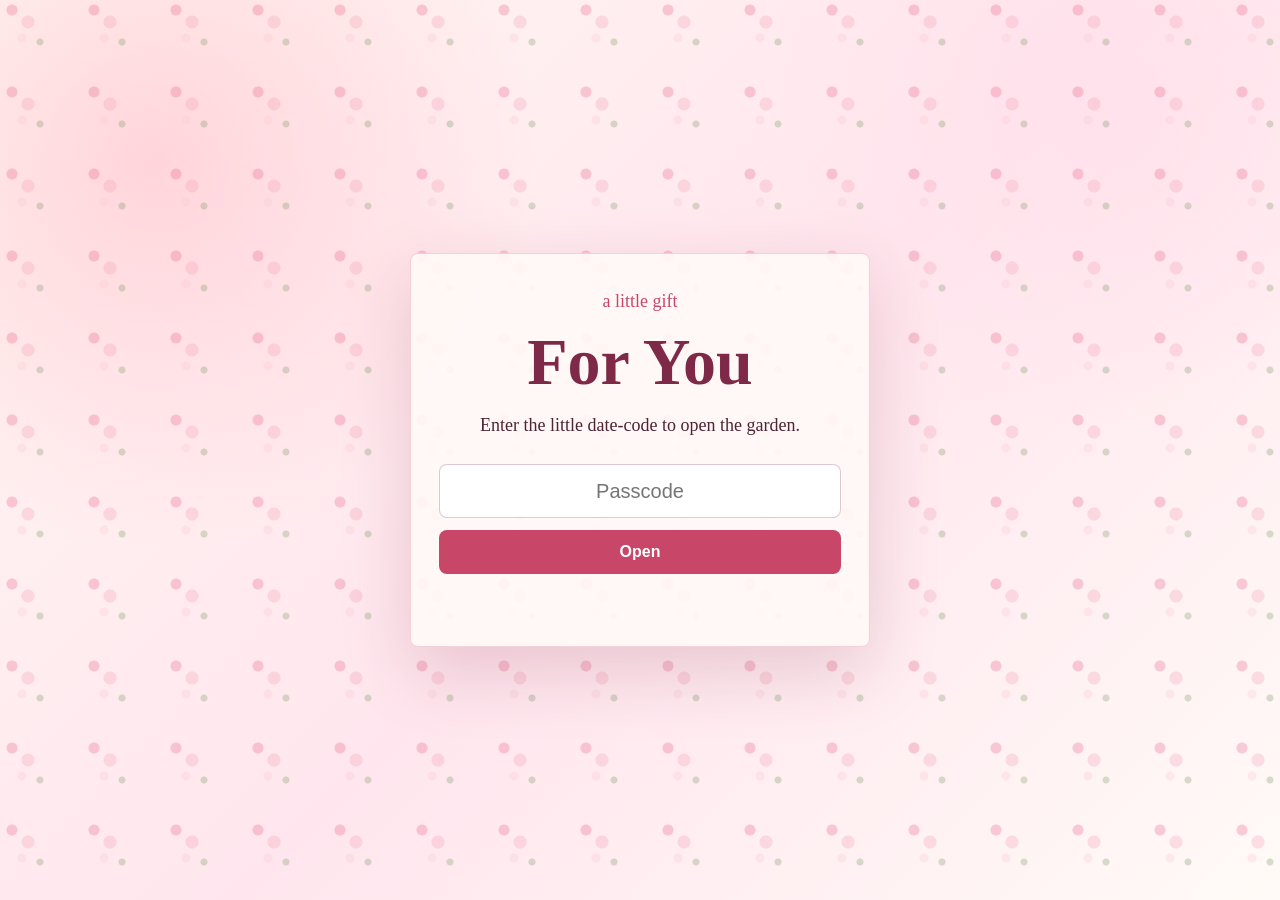
==== index.html @ 721381ac "Add files via upload" ====
<!doctype html>
<html lang="en">
<head>
  <meta charset="utf-8">
  <meta name="viewport" content="width=device-width, initial-scale=1">
  <title>Passcode</title>
  <link rel="stylesheet" href="style.css">
</head>
<body>
  <main class="screen">
    <section class="gate" aria-labelledby="gate-title">
      <p class="flower-line">a little gift</p>
      <h1 id="gate-title">For You</h1>
      <p>Enter the little date-code to open the garden.</p>

      <form id="passcode-form">
        <label for="passcode" class="sr-only">Passcode</label>
        <input id="passcode" name="passcode" inputmode="numeric" autocomplete="off" placeholder="Passcode" required>
        <button type="submit">Open</button>
        <p class="error" id="error" aria-live="polite"></p>
      </form>
    </section>
  </main>

  <script>
    const passcode = "23012023";
    const form = document.querySelector("#passcode-form");
    const input = document.querySelector("#passcode");
    const error = document.querySelector("#error");

    form.addEventListener("submit", (event) => {
      event.preventDefault();

      if (input.value.trim() === passcode) {
        window.location.href = "dashboard.html";
        return;
      }

      error.textContent = "Wrong passcode. Try again my love.";
      input.select();
    });
  </script>
</body>
</html>
---- style.css ----
:root {
  --ink: #4d2434;
  --rose: #c84668;
  --wine: #7d2947;
  --petal: #fff1f5;
  --cream: #fffaf7;
  --leaf: #4f7a58;
  --gold: #d7a64a;
}

* {
  box-sizing: border-box;
}

body {
  margin: 0;
  min-height: 100vh;
  color: var(--ink);
  font-family: Georgia, "Times New Roman", serif;
  background:
    radial-gradient(circle at 12% 18%, rgba(255, 191, 204, 0.58), transparent 24rem),
    radial-gradient(circle at 86% 12%, rgba(255, 224, 235, 0.8), transparent 20rem),
    linear-gradient(135deg, #fff8f2 0%, #ffe6ee 52%, #fffaf7 100%);
}

body::before {
  content: "";
  position: fixed;
  inset: 0;
  pointer-events: none;
  opacity: 0.32;
  background-image:
    radial-gradient(circle at 12px 10px, #e86f8e 0 5px, transparent 6px),
    radial-gradient(circle at 28px 22px, #f3a6b9 0 6px, transparent 7px),
    radial-gradient(circle at 22px 38px, #f7c9d3 0 4px, transparent 5px),
    radial-gradient(circle at 40px 42px, #7fa06c 0 3px, transparent 4px);
  background-size: 82px 82px;
}

a {
  color: inherit;
}

.sr-only {
  position: absolute;
  width: 1px;
  height: 1px;
  overflow: hidden;
  clip: rect(0, 0, 0, 0);
}

.screen {
  position: relative;
  z-index: 1;
  min-height: 100vh;
  display: grid;
  place-items: center;
  padding: 32px 18px;
}

.gate,
.dashboard {
  width: min(920px, 100%);
  border: 1px solid rgba(200, 70, 104, 0.22);
  border-radius: 8px;
  background: rgba(255, 250, 247, 0.9);
  box-shadow: 0 24px 70px rgba(125, 41, 71, 0.18);
  overflow: hidden;
}

.gate {
  max-width: 460px;
  padding: 34px 28px;
  text-align: center;
}

.flower-line {
  margin: 0 0 14px;
  color: var(--rose);
  font-size: 24px;
  letter-spacing: 0;
}

h1 {
  margin: 0;
  color: var(--wine);
  font-size: clamp(34px, 8vw, 66px);
  line-height: 0.98;
  letter-spacing: 0;
}

.gate p,
.hero p,
.note p {
  font-size: 18px;
  line-height: 1.55;
}

form {
  display: grid;
  gap: 12px;
  margin-top: 24px;
}

input {
  width: 100%;
  border: 1px solid rgba(125, 41, 71, 0.25);
  border-radius: 8px;
  padding: 14px 16px;
  color: var(--ink);
  font: 20px/1.2 Arial, sans-serif;
  text-align: center;
  background: #fff;
}

button {
  border: 0;
  border-radius: 8px;
  padding: 14px 18px;
  color: #fff;
  font: 700 16px/1 Arial, sans-serif;
  background: var(--rose);
  cursor: pointer;
}

button:hover,
button:focus-visible {
  background: var(--wine);
}

.error {
  min-height: 22px;
  margin: 4px 0 0;
  color: #a32742;
  font: 14px/1.4 Arial, sans-serif;
}

.dashboard {
  display: grid;
}

.hero {
  min-height: 420px;
  display: grid;
  align-content: end;
  padding: clamp(28px, 6vw, 62px);
  color: #fff;
  background:
    linear-gradient(to top, rgba(77, 36, 52, 0.86), rgba(77, 36, 52, 0.12)),
    url("https://images.unsplash.com/photo-1526047932273-341f2a7631f9?auto=format&fit=crop&w=1600&q=80") center/cover;
}

.hero h1 {
  max-width: 760px;
  color: #fff;
  text-shadow: 0 2px 22px rgba(77, 36, 52, 0.55);
}

.hero p {
  max-width: 650px;
  margin: 18px 0 0;
}

.content {
  display: grid;
  gap: 18px;
  padding: clamp(22px, 5vw, 46px);
}

.tiles {
  display: grid;
  grid-template-columns: repeat(3, minmax(0, 1fr));
  gap: 14px;
}

.tile,
.note {
  border: 1px solid rgba(200, 70, 104, 0.18);
  border-radius: 8px;
  padding: 18px;
  background: #fff;
}

.tile strong {
  display: block;
  margin-bottom: 8px;
  color: var(--rose);
  font: 700 15px/1 Arial, sans-serif;
  text-transform: uppercase;
}

.tile span,
.note p {
  margin: 0;
}

@media (max-width: 720px) {
  .tiles {
    grid-template-columns: 1fr;
  }

  .hero {
    min-height: 360px;
  }
}
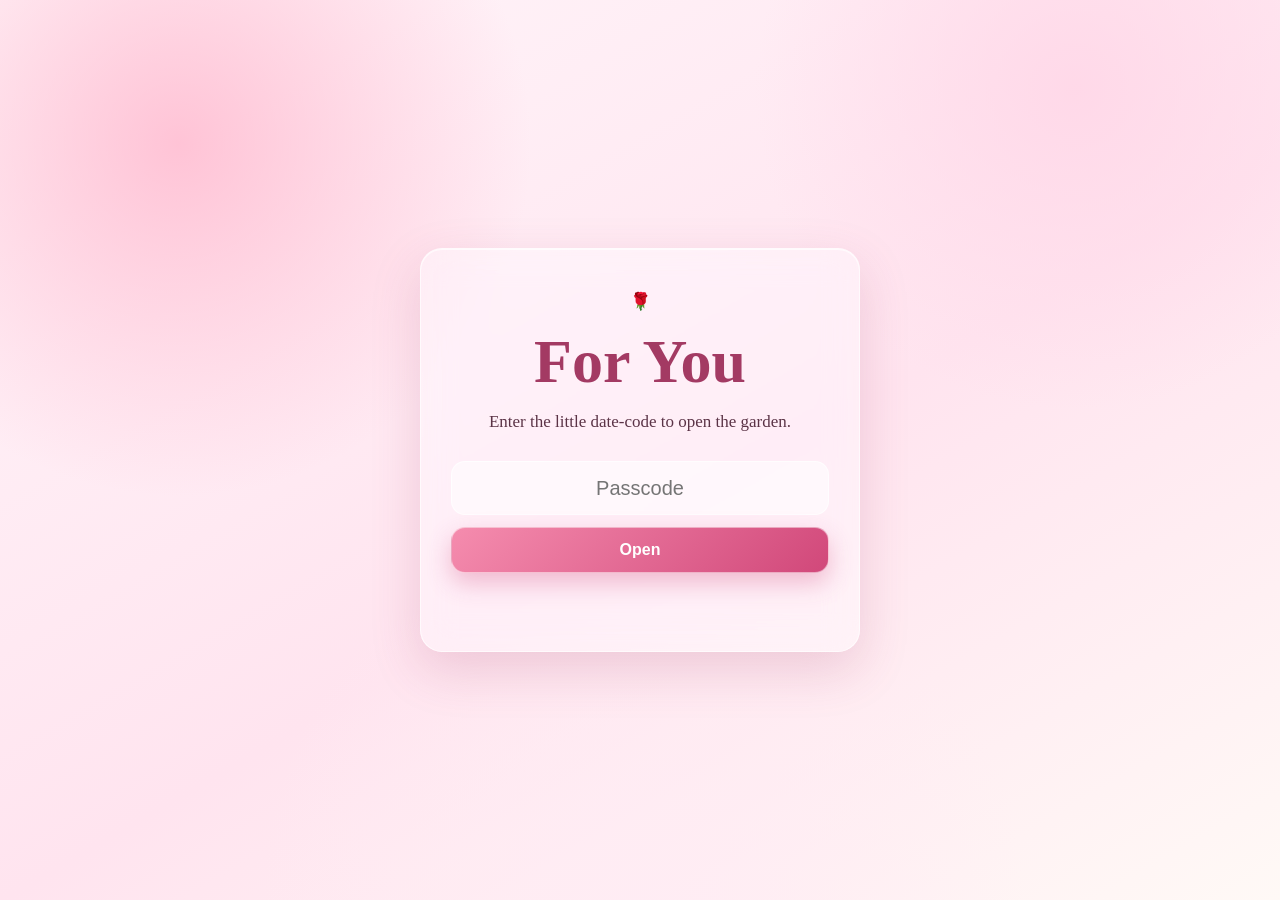
==== commit 7f2611ef: "Change UI style to glass like finish." ====
--- a/index.html
+++ b/index.html
@@ -9,7 +9,7 @@
 <body>
   <main class="screen">
     <section class="gate" aria-labelledby="gate-title">
-      <p class="flower-line">a little gift</p>
+      <p class="flower-line" aria-label="a little gift">&#127801;</p>
       <h1 id="gate-title">For You</h1>
       <p>Enter the little date-code to open the garden.</p>
 
--- a/style.css
+++ b/style.css
@@ -1,11 +1,11 @@
 :root {
-  --ink: #4d2434;
-  --rose: #c84668;
-  --wine: #7d2947;
-  --petal: #fff1f5;
-  --cream: #fffaf7;
-  --leaf: #4f7a58;
-  --gold: #d7a64a;
+  --ink: #5b3346;
+  --rose: #e56f95;
+  --wine: #a33a63;
+  --petal: #ffd7e4;
+  --glass: rgba(255, 255, 255, 0.42);
+  --glass-line: rgba(255, 255, 255, 0.66);
+  --glass-shadow: 0 18px 50px rgba(163, 58, 99, 0.18);
 }
 
 * {
@@ -18,23 +18,11 @@
   color: var(--ink);
   font-family: Georgia, "Times New Roman", serif;
   background:
-    radial-gradient(circle at 12% 18%, rgba(255, 191, 204, 0.58), transparent 24rem),
-    radial-gradient(circle at 86% 12%, rgba(255, 224, 235, 0.8), transparent 20rem),
-    linear-gradient(135deg, #fff8f2 0%, #ffe6ee 52%, #fffaf7 100%);
-}
-
-body::before {
-  content: "";
-  position: fixed;
-  inset: 0;
-  pointer-events: none;
-  opacity: 0.32;
-  background-image:
-    radial-gradient(circle at 12px 10px, #e86f8e 0 5px, transparent 6px),
-    radial-gradient(circle at 28px 22px, #f3a6b9 0 6px, transparent 7px),
-    radial-gradient(circle at 22px 38px, #f7c9d3 0 4px, transparent 5px),
-    radial-gradient(circle at 40px 42px, #7fa06c 0 3px, transparent 4px);
-  background-size: 82px 82px;
+    radial-gradient(circle at 14% 16%, rgba(255, 176, 200, 0.7), transparent 22rem),
+    radial-gradient(circle at 84% 10%, rgba(255, 214, 231, 0.85), transparent 20rem),
+    radial-gradient(circle at 50% 100%, rgba(255, 236, 244, 0.9), transparent 24rem),
+    linear-gradient(150deg, #fff6fa 0%, #ffe4ef 55%, #fff9f6 100%);
+  background-attachment: fixed;
 }
 
 a {
@@ -46,7 +34,7 @@
   width: 1px;
   height: 1px;
   overflow: hidden;
-  clip: rect(0, 0, 0, 0);
+  clip-path: inset(50%);
 }
 
 .screen {
@@ -58,74 +46,134 @@
   padding: 32px 18px;
 }
 
+/* Drifting petals — 3 elements, transform/opacity only */
+.screen::before,
+.screen::after {
+  content: "\1F338";
+  position: fixed;
+  top: -8vh;
+  font-size: 26px;
+  opacity: 0.55;
+  pointer-events: none;
+  animation: drift 16s linear infinite;
+}
+
+.screen::before {
+  left: 16%;
+}
+
+.screen::after {
+  left: 78%;
+  font-size: 20px;
+  animation-duration: 21s;
+  animation-delay: -7s;
+}
+
+@keyframes drift {
+  from {
+    transform: translate3d(0, -10vh, 0) rotate(0deg);
+  }
+
+  to {
+    transform: translate3d(40px, 110vh, 0) rotate(240deg);
+  }
+}
+
 .gate,
 .dashboard {
   width: min(920px, 100%);
-  border: 1px solid rgba(200, 70, 104, 0.22);
-  border-radius: 8px;
-  background: rgba(255, 250, 247, 0.9);
-  box-shadow: 0 24px 70px rgba(125, 41, 71, 0.18);
+  border: 1px solid var(--glass-line);
+  border-radius: 22px;
+  background: var(--glass);
+  backdrop-filter: blur(16px) saturate(150%);
+  -webkit-backdrop-filter: blur(16px) saturate(150%);
+  box-shadow: var(--glass-shadow), inset 0 1px 0 rgba(255, 255, 255, 0.7);
   overflow: hidden;
 }
 
 .gate {
-  max-width: 460px;
-  padding: 34px 28px;
+  max-width: 440px;
+  padding: 40px 30px;
   text-align: center;
 }
 
 .flower-line {
+  display: inline-block;
   margin: 0 0 14px;
   color: var(--rose);
-  font-size: 24px;
-  letter-spacing: 0;
+  font-size: 40px;
+  transform-origin: 50% 90%;
+  animation: sway 4s ease-in-out infinite;
+}
+
+@keyframes sway {
+
+  0%,
+  100% {
+    transform: rotate(-6deg) scale(1);
+  }
+
+  50% {
+    transform: rotate(6deg) scale(1.08);
+  }
 }
 
 h1 {
   margin: 0;
   color: var(--wine);
-  font-size: clamp(34px, 8vw, 66px);
-  line-height: 0.98;
-  letter-spacing: 0;
+  font-size: clamp(34px, 8vw, 62px);
+  line-height: 1;
 }
 
-.gate p,
-.hero p,
-.note p {
-  font-size: 18px;
+.gate p {
+  font-size: 17px;
   line-height: 1.55;
 }
 
 form {
   display: grid;
   gap: 12px;
-  margin-top: 24px;
+  margin-top: 26px;
 }
 
 input {
   width: 100%;
-  border: 1px solid rgba(125, 41, 71, 0.25);
-  border-radius: 8px;
+  border: 1px solid rgba(255, 255, 255, 0.75);
+  border-radius: 14px;
   padding: 14px 16px;
   color: var(--ink);
   font: 20px/1.2 Arial, sans-serif;
   text-align: center;
-  background: #fff;
+  background: rgba(255, 255, 255, 0.55);
+  transition: box-shadow 0.25s, background 0.25s;
+}
+
+input:focus {
+  outline: 0;
+  background: rgba(255, 255, 255, 0.8);
+  box-shadow: 0 0 0 4px rgba(229, 111, 149, 0.22);
 }
 
 button {
-  border: 0;
-  border-radius: 8px;
+  border: 1px solid rgba(255, 255, 255, 0.5);
+  border-radius: 14px;
   padding: 14px 18px;
   color: #fff;
   font: 700 16px/1 Arial, sans-serif;
-  background: var(--rose);
+  background: linear-gradient(135deg, #f58cae, #d1487a);
+  box-shadow: 0 10px 24px rgba(209, 72, 122, 0.32);
   cursor: pointer;
+  transition: transform 0.2s, box-shadow 0.2s;
 }
 
 button:hover,
 button:focus-visible {
-  background: var(--wine);
+  transform: translateY(-2px);
+  box-shadow: 0 14px 30px rgba(209, 72, 122, 0.42);
+}
+
+button:active {
+  transform: translateY(0);
 }
 
 .error {
@@ -135,71 +183,12 @@
   font: 14px/1.4 Arial, sans-serif;
 }
 
-.dashboard {
-  display: grid;
-}
+@media (prefers-reduced-motion: reduce) {
 
-.hero {
-  min-height: 420px;
-  display: grid;
-  align-content: end;
-  padding: clamp(28px, 6vw, 62px);
-  color: #fff;
-  background:
-    linear-gradient(to top, rgba(77, 36, 52, 0.86), rgba(77, 36, 52, 0.12)),
-    url("https://images.unsplash.com/photo-1526047932273-341f2a7631f9?auto=format&fit=crop&w=1600&q=80") center/cover;
-}
-
-.hero h1 {
-  max-width: 760px;
-  color: #fff;
-  text-shadow: 0 2px 22px rgba(77, 36, 52, 0.55);
-}
-
-.hero p {
-  max-width: 650px;
-  margin: 18px 0 0;
-}
-
-.content {
-  display: grid;
-  gap: 18px;
-  padding: clamp(22px, 5vw, 46px);
-}
-
-.tiles {
-  display: grid;
-  grid-template-columns: repeat(3, minmax(0, 1fr));
-  gap: 14px;
-}
-
-.tile,
-.note {
-  border: 1px solid rgba(200, 70, 104, 0.18);
-  border-radius: 8px;
-  padding: 18px;
-  background: #fff;
-}
-
-.tile strong {
-  display: block;
-  margin-bottom: 8px;
-  color: var(--rose);
-  font: 700 15px/1 Arial, sans-serif;
-  text-transform: uppercase;
-}
-
-.tile span,
-.note p {
-  margin: 0;
-}
-
-@media (max-width: 720px) {
-  .tiles {
-    grid-template-columns: 1fr;
-  }
-
-  .hero {
-    min-height: 360px;
+  *,
+  .screen::before,
+  .screen::after {
+    animation: none !important;
+    transition: none !important;
   }
 }
